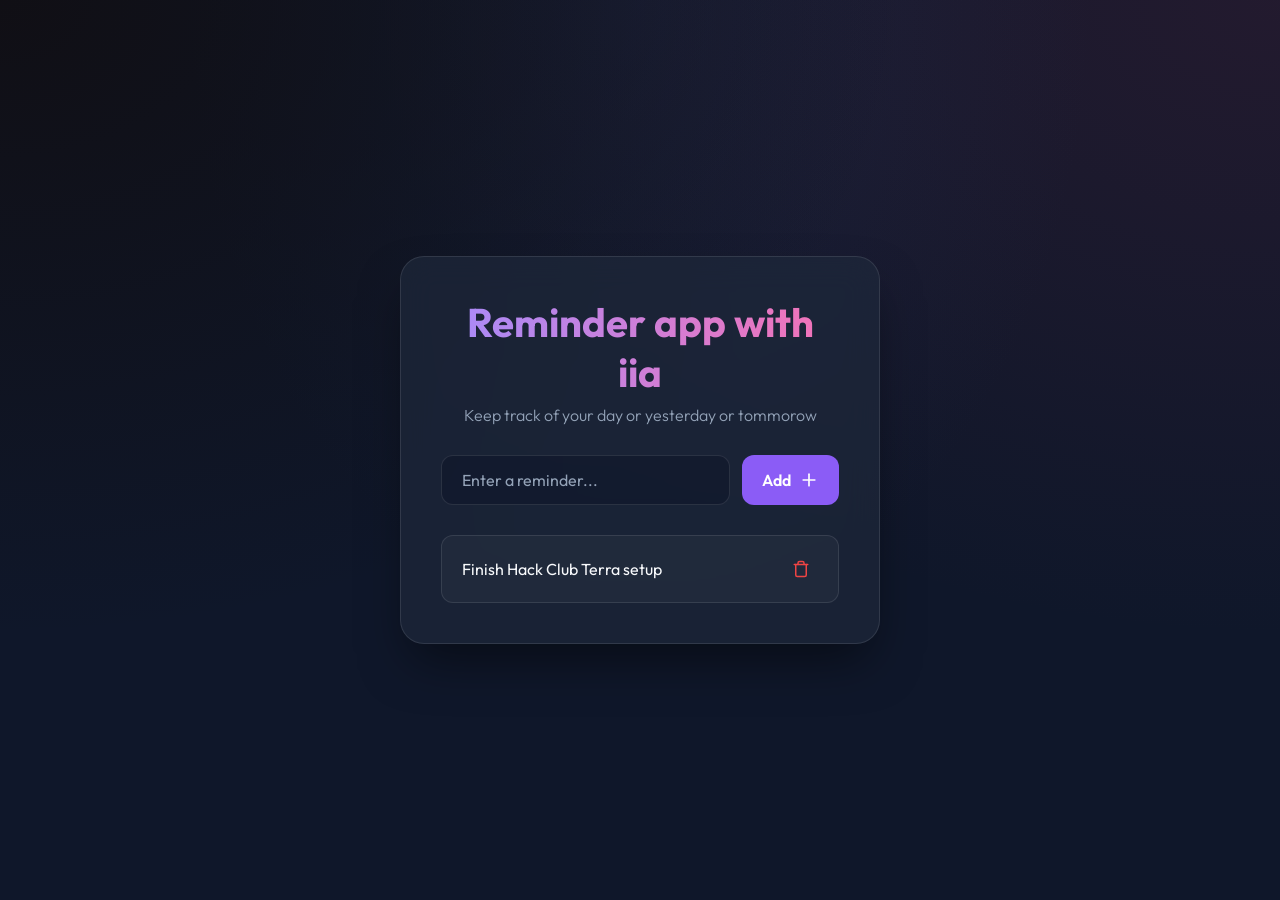
==== index.html @ c317d3ff "readme guide p" ====
<!DOCTYPE html>
<html lang="en">

<head>
    <meta charset="UTF-8">
    <meta name="viewport" content="width=device-width, initial-scale=1.0">
    <title>Reminder App | Hack Club Terra vvv</title>
    <meta name="description" content="A simple and beautiful reminder application">
    <link rel="stylesheet" href="style.css">
    <link rel="preconnect" href="https://fonts.googleapis.com">
    <link rel="preconnect" href="https://fonts.gstatic.com" crossorigin>
    <link href="https://fonts.googleapis.com/css2?family=Outfit:wght@300;400;600;700&display=swap" rel="stylesheet">
</head>

<body>
    <div class="app-container">
        <header>
            <h1>Reminder app with iia</h1>
            <p class="subtitle">Keep track of your day or yesterday or tommorow</p>
        </header>

        <main>
            <div class="input-group">
                <input type="text" id="reminder-input" placeholder="Enter a reminder..." autocomplete="off">
                <button id="add-btn">
                    <span>Add</span>
                    <svg width="20" height="20" viewBox="0 0 24 24" fill="none" stroke="currentColor" stroke-width="2"
                        stroke-linecap="round" stroke-linejoin="round">
                        <line x1="12" y1="5" x2="12" y2="19"></line>
                        <line x1="5" y1="12" x2="19" y2="12"></line>
                    </svg>
                </button>
            </div>

            <div class="reminders-list">
                <ul id="reminder-list">
                    <!-- Reminders will be added here dynamically -->
                </ul>
            </div>
        </main>
    </div>

    <script src="script.js"></script>
</body>

</html>
---- style.css ----
:root {
    --bg-color: #0f172a;
    --card-bg: rgba(30, 41, 59, 0.7);
    --primary-color: #8b5cf6;
    --primary-hover: #7c3aed;
    --text-main: #f8fafc;
    --text-muted: #94a3b8;
    --border-color: rgba(255, 255, 255, 0.1);
}

* {
    margin: 0;
    padding: 0;
    box-sizing: border-box;
}

body {
    font-family: 'Outfit', sans-serif;
    background-color: var(--bg-color);
    background-image: 
        radial-gradient(at 0% 0%, hsla(253,16%,7%,1) 0, transparent 50%), 
        radial-gradient(at 50% 0%, hsla(225,39%,30%,0.2) 0, transparent 50%), 
        radial-gradient(at 100% 0%, hsla(339,49%,30%,0.2) 0, transparent 50%);
    color: var(--text-main);
    min-height: 100vh;
    display: flex;
    justify-content: center;
    align-items: center;
    padding: 20px;
}

.app-container {
    background: var(--card-bg);
    backdrop-filter: blur(16px);
    -webkit-backdrop-filter: blur(16px);
    border: 1px solid var(--border-color);
    border-radius: 24px;
    width: 100%;
    max-width: 480px;
    padding: 40px;
    box-shadow: 0 25px 50px -12px rgba(0, 0, 0, 0.5);
    animation: fadeIn 0.8s ease-out;
}

header {
    text-align: center;
    margin-bottom: 30px;
}

h1 {
    font-size: 2.5rem;
    font-weight: 700;
    background: linear-gradient(to right, #a78bfa, #f472b6);
    -webkit-background-clip: text;
    -webkit-text-fill-color: transparent;
    margin-bottom: 8px;
}

.subtitle {
    color: var(--text-muted);
    font-size: 1rem;
    font-weight: 300;
}

.input-group {
    display: flex;
    gap: 12px;
    margin-bottom: 30px;
}

input {
    flex: 1;
    background: rgba(15, 23, 42, 0.6);
    border: 1px solid var(--border-color);
    border-radius: 12px;
    padding: 14px 20px;
    color: var(--text-main);
    font-family: inherit;
    font-size: 1rem;
    outline: none;
    transition: all 0.3s ease;
}

input:focus {
    border-color: var(--primary-color);
    box-shadow: 0 0 0 2px rgba(139, 92, 246, 0.3);
}

input::placeholder {
    color: var(--text-muted);
}

button {
    background: var(--primary-color);
    color: white;
    border: none;
    border-radius: 12px;
    padding: 0 20px;
    font-family: inherit;
    font-size: 1rem;
    font-weight: 600;
    cursor: pointer;
    display: flex;
    align-items: center;
    gap: 8px;
    transition: all 0.3s ease;
}

button:hover {
    background: var(--primary-hover);
    transform: translateY(-2px);
    box-shadow: 0 10px 15px -3px rgba(139, 92, 246, 0.4);
}

button:active {
    transform: translateY(0);
}

.reminders-list ul {
    list-style: none;
    display: flex;
    flex-direction: column;
    gap: 12px;
}

.reminder-item {
    background: rgba(255, 255, 255, 0.03);
    border: 1px solid var(--border-color);
    border-radius: 12px;
    padding: 16px 20px;
    display: flex;
    justify-content: space-between;
    align-items: center;
    transition: all 0.3s ease;
    animation: slideIn 0.3s ease-out;
}

.reminder-item:hover {
    background: rgba(255, 255, 255, 0.05);
    border-color: rgba(255, 255, 255, 0.2);
}

.delete-btn {
    background: transparent;
    color: #ef4444;
    padding: 8px;
    border-radius: 8px;
}

.delete-btn:hover {
    background: rgba(239, 68, 68, 0.1);
    transform: none;
    box-shadow: none;
}

@keyframes fadeIn {
    from { opacity: 0; transform: translateY(20px); }
    to { opacity: 1; transform: translateY(0); }
}

@keyframes slideIn {
    from { opacity: 0; transform: translateX(-20px); }
    to { opacity: 1; transform: translateX(0); }
}
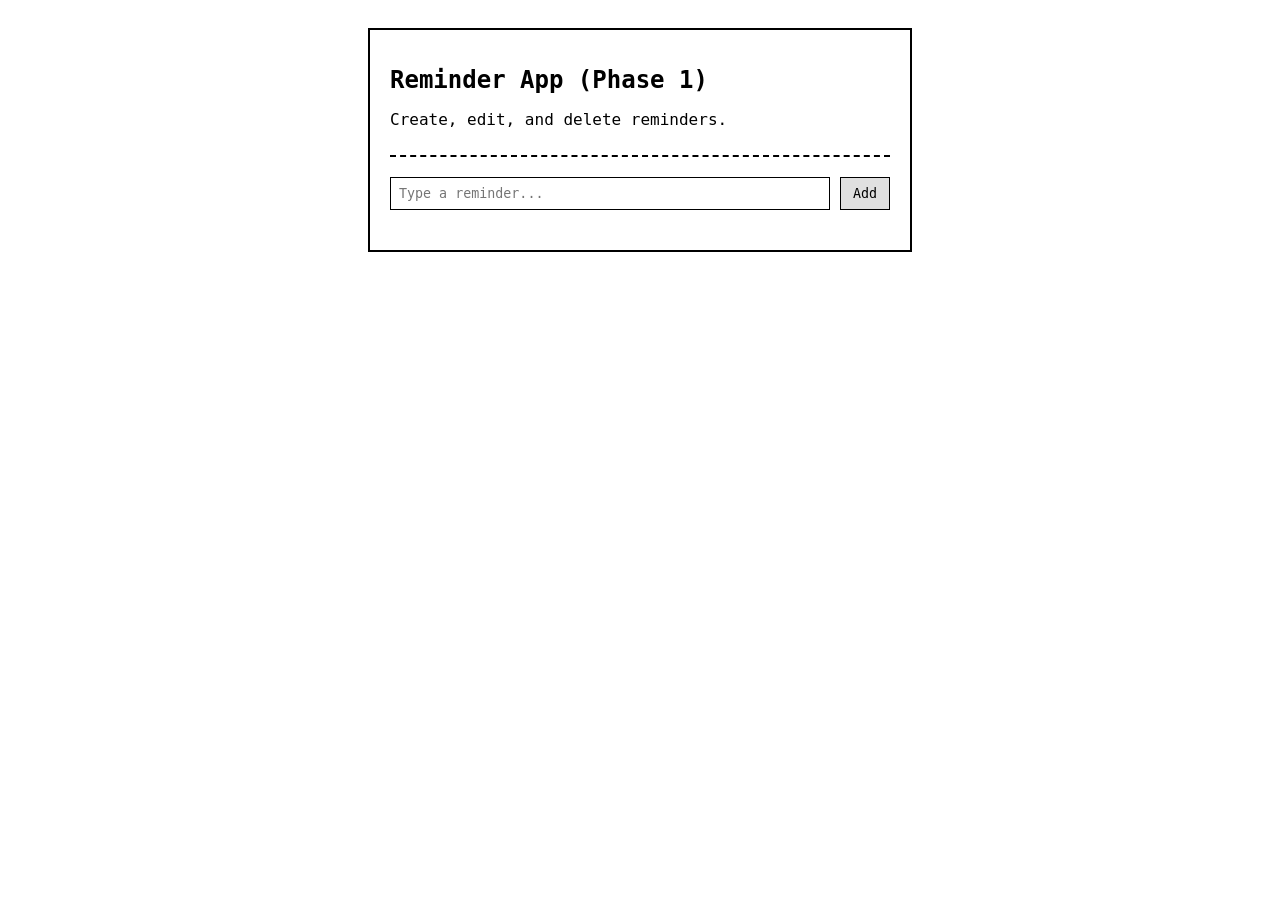
==== commit 9938c553: "Devlog 1: Add CRUD UI and JS functionality" ====
--- a/index.html
+++ b/index.html
@@ -1,46 +1,25 @@
 <!DOCTYPE html>
 <html lang="en">
-
 <head>
     <meta charset="UTF-8">
     <meta name="viewport" content="width=device-width, initial-scale=1.0">
-    <title>Reminder App | Hack Club Terra vvv</title>
-    <meta name="description" content="A simple and beautiful reminder application">
+    <title>Reminder App (Devlog 1)</title>
     <link rel="stylesheet" href="style.css">
-    <link rel="preconnect" href="https://fonts.googleapis.com">
-    <link rel="preconnect" href="https://fonts.gstatic.com" crossorigin>
-    <link href="https://fonts.googleapis.com/css2?family=Outfit:wght@300;400;600;700&display=swap" rel="stylesheet">
 </head>
-
 <body>
     <div class="app-container">
         <header>
-            <h1>Reminder app with iia</h1>
-            <p class="subtitle">Keep track of your day or yesterday or tommorow</p>
+            <h1>Reminder App (Phase 1)</h1>
+            <p>Create, edit, and delete reminders.</p>
         </header>
-
         <main>
             <div class="input-group">
-                <input type="text" id="reminder-input" placeholder="Enter a reminder..." autocomplete="off">
-                <button id="add-btn">
-                    <span>Add</span>
-                    <svg width="20" height="20" viewBox="0 0 24 24" fill="none" stroke="currentColor" stroke-width="2"
-                        stroke-linecap="round" stroke-linejoin="round">
-                        <line x1="12" y1="5" x2="12" y2="19"></line>
-                        <line x1="5" y1="12" x2="19" y2="12"></line>
-                    </svg>
-                </button>
+                <input type="text" id="reminder-input" placeholder="Type a reminder...">
+                <button id="add-btn">Add</button>
             </div>
-
-            <div class="reminders-list">
-                <ul id="reminder-list">
-                    <!-- Reminders will be added here dynamically -->
-                </ul>
-            </div>
+            <ul id="reminder-list"></ul>
         </main>
     </div>
-
     <script src="script.js"></script>
 </body>
-
 </html>
--- a/style.css
+++ b/style.css
@@ -1,164 +1,68 @@
-:root {
-    --bg-color: #0f172a;
-    --card-bg: rgba(30, 41, 59, 0.7);
-    --primary-color: #8b5cf6;
-    --primary-hover: #7c3aed;
-    --text-main: #f8fafc;
-    --text-muted: #94a3b8;
-    --border-color: rgba(255, 255, 255, 0.1);
-}
-
-* {
-    margin: 0;
-    padding: 0;
-    box-sizing: border-box;
-}
-
+/* Fase inicial - Sem estilos visuais complexos, apenas wireframe */
 body {
-    font-family: 'Outfit', sans-serif;
-    background-color: var(--bg-color);
-    background-image: 
-        radial-gradient(at 0% 0%, hsla(253,16%,7%,1) 0, transparent 50%), 
-        radial-gradient(at 50% 0%, hsla(225,39%,30%,0.2) 0, transparent 50%), 
-        radial-gradient(at 100% 0%, hsla(339,49%,30%,0.2) 0, transparent 50%);
-    color: var(--text-main);
-    min-height: 100vh;
-    display: flex;
-    justify-content: center;
-    align-items: center;
+    font-family: monospace, sans-serif;
+    background-color: #ffffff;
+    color: #000000;
     padding: 20px;
 }
 
 .app-container {
-    background: var(--card-bg);
-    backdrop-filter: blur(16px);
-    -webkit-backdrop-filter: blur(16px);
-    border: 1px solid var(--border-color);
-    border-radius: 24px;
-    width: 100%;
-    max-width: 480px;
-    padding: 40px;
-    box-shadow: 0 25px 50px -12px rgba(0, 0, 0, 0.5);
-    animation: fadeIn 0.8s ease-out;
+    max-width: 500px;
+    margin: 0 auto;
+    border: 2px solid #000000;
+    padding: 20px;
 }
 
 header {
-    text-align: center;
-    margin-bottom: 30px;
+    border-bottom: 2px dashed #000000;
+    padding-bottom: 10px;
+    margin-bottom: 20px;
 }
 
 h1 {
-    font-size: 2.5rem;
-    font-weight: 700;
-    background: linear-gradient(to right, #a78bfa, #f472b6);
-    -webkit-background-clip: text;
-    -webkit-text-fill-color: transparent;
-    margin-bottom: 8px;
-}
-
-.subtitle {
-    color: var(--text-muted);
-    font-size: 1rem;
-    font-weight: 300;
+    font-size: 24px;
+    margin-bottom: 5px;
 }
 
 .input-group {
     display: flex;
-    gap: 12px;
-    margin-bottom: 30px;
+    gap: 10px;
+    margin-bottom: 20px;
 }
 
 input {
     flex: 1;
-    background: rgba(15, 23, 42, 0.6);
-    border: 1px solid var(--border-color);
-    border-radius: 12px;
-    padding: 14px 20px;
-    color: var(--text-main);
+    padding: 8px;
+    border: 1px solid #000000;
     font-family: inherit;
-    font-size: 1rem;
-    outline: none;
-    transition: all 0.3s ease;
-}
-
-input:focus {
-    border-color: var(--primary-color);
-    box-shadow: 0 0 0 2px rgba(139, 92, 246, 0.3);
-}
-
-input::placeholder {
-    color: var(--text-muted);
 }
 
 button {
-    background: var(--primary-color);
-    color: white;
-    border: none;
-    border-radius: 12px;
-    padding: 0 20px;
+    padding: 8px 12px;
+    border: 1px solid #000000;
+    background: #e0e0e0;
+    cursor: pointer;
     font-family: inherit;
-    font-size: 1rem;
-    font-weight: 600;
-    cursor: pointer;
-    display: flex;
-    align-items: center;
-    gap: 8px;
-    transition: all 0.3s ease;
 }
 
 button:hover {
-    background: var(--primary-hover);
-    transform: translateY(-2px);
-    box-shadow: 0 10px 15px -3px rgba(139, 92, 246, 0.4);
+    background: #cccccc;
 }
 
-button:active {
-    transform: translateY(0);
+ul {
+    list-style: none;
+    padding: 0;
 }
 
-.reminders-list ul {
-    list-style: none;
-    display: flex;
-    flex-direction: column;
-    gap: 12px;
-}
-
-.reminder-item {
-    background: rgba(255, 255, 255, 0.03);
-    border: 1px solid var(--border-color);
-    border-radius: 12px;
-    padding: 16px 20px;
+li {
+    border: 1px solid #000000;
+    padding: 10px;
+    margin-bottom: 10px;
     display: flex;
     justify-content: space-between;
     align-items: center;
-    transition: all 0.3s ease;
-    animation: slideIn 0.3s ease-out;
 }
 
-.reminder-item:hover {
-    background: rgba(255, 255, 255, 0.05);
-    border-color: rgba(255, 255, 255, 0.2);
+.actions button {
+    margin-left: 5px;
 }
-
-.delete-btn {
-    background: transparent;
-    color: #ef4444;
-    padding: 8px;
-    border-radius: 8px;
-}
-
-.delete-btn:hover {
-    background: rgba(239, 68, 68, 0.1);
-    transform: none;
-    box-shadow: none;
-}
-
-@keyframes fadeIn {
-    from { opacity: 0; transform: translateY(20px); }
-    to { opacity: 1; transform: translateY(0); }
-}
-
-@keyframes slideIn {
-    from { opacity: 0; transform: translateX(-20px); }
-    to { opacity: 1; transform: translateX(0); }
-}
